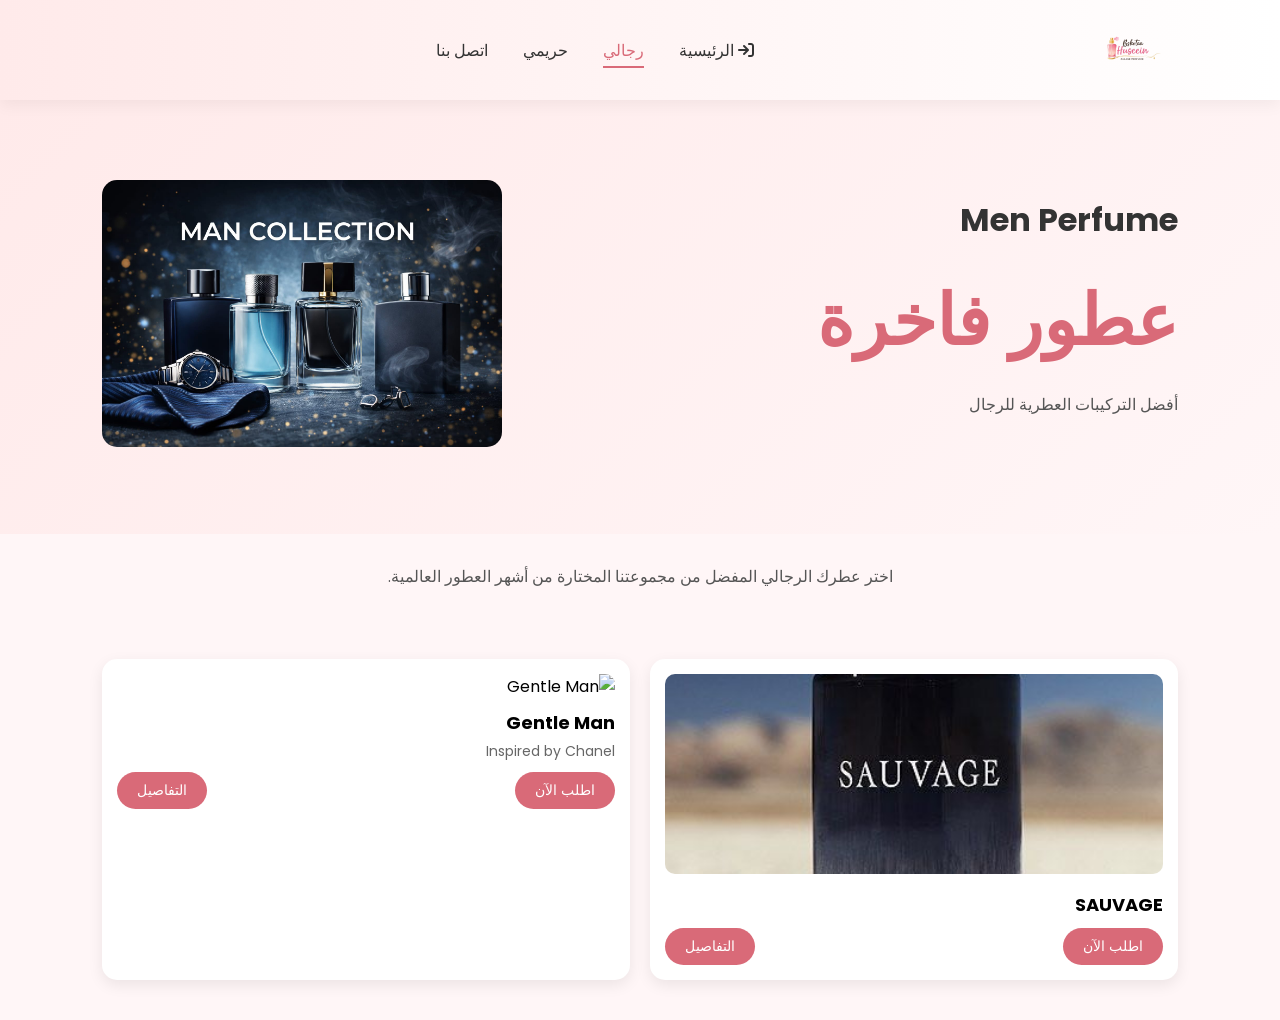
==== men.html @ 6a29129f "Add files via upload" ====
<!DOCTYPE html>
<html lang="ar" dir="rtl">
<head>
<meta charset="UTF-8">
<meta name="viewport" content="width=device-width, initial-scale=1.0">
<title>منتجات رجالي - Perfume Store</title>

<!-- Google Fonts -->
<link href="https://fonts.googleapis.com/css2?family=Pacifico&family=Poppins:wght@300;400;500;600&display=swap" rel="stylesheet">

<!-- Font Awesome -->
<link rel="stylesheet" href="https://cdnjs.cloudflare.com/ajax/libs/font-awesome/6.5.0/css/all.min.css">

<style>
* { margin:0; padding:0; box-sizing:border-box; font-family:'Poppins',sans-serif; }
body { background:#fff6f7; }

/* Navbar */
.navbar-new{ display:flex; align-items:center; justify-content:space-between; padding:20px 8%; background:linear-gradient(90deg,#ffeaea,#ffffff); position:sticky; top:0; z-index:1000; box-shadow:0 5px 15px rgba(0,0,0,0.05); transition:0.3s; }
.navbar-new:hover{ box-shadow:0 5px 20px rgba(0,0,0,0.15); }
.logo img{ height:60px; width:auto; display:block; }
.nav-links{ display:flex; gap:35px; font-weight:500; }
.nav-links a{ text-decoration:none; color:#333; position:relative; transition:0.3s; }
.nav-links a:hover, .nav-links a.active{ color:#d96a78; }
.nav-links a::after{ content:''; position:absolute; width:0%; height:2px; background:#d96a78; left:0; bottom:-5px; transition:0.3s; }
.nav-links a:hover::after, .nav-links a.active::after{ width:100%; }
.icons{ display:flex; gap:20px; font-size:18px; cursor:pointer; }
.menu-toggle{ display:none; font-size:28px; color:#d96a78; cursor:pointer; }

/* Mobile Navbar */
@media(max-width:768px){
.nav-links{ position:absolute; top:70px; right:0; background:white; flex-direction:column; width:220px; padding:25px; gap:20px; box-shadow:0 5px 20px rgba(0,0,0,0.1); transform:translateX(100%); transition:0.4s; border-radius:10px 0 0 10px; }
.nav-links.active{ transform:translateX(0); }
.menu-toggle{ display:block; }
}

/* Hero */
.hero-new{ display:flex; align-items:center; justify-content:space-between; padding:80px 8%; background:linear-gradient(135deg, #ffeaea, #fff6f7); flex-wrap:wrap; gap:30px; }
.hero-new .hero-text h2{ font-size:32px; color:#333; margin-bottom:10px; }
.hero-new .hero-text h1{ font-size:70px; font-family:'Pacifico',cursive; color:#d96a78; margin-bottom:15px; }
.hero-new .hero-text p{ font-size:16px; color:#555; margin-bottom:20px; }
.hero-new .hero-text .btn-shop{ background:#d96a78; color:white; border:none; padding:15px 40px; border-radius:30px; font-size:16px; cursor:pointer; transition:0.3s; }
.hero-new .hero-text .btn-shop:hover{ background:#c35664; }
.hero-new .hero-image img{ width:400px; max-width:100%; border-radius:15px; }

/* نص قبل المنتجات */
.products-text{ text-align:center; font-size:16px; margin:30px 0; color:#555; }

/* Products */
.products{ padding:40px 8%; }
.products-container{ display:grid; grid-template-columns:repeat(2,1fr); gap:20px; }
.product-card{ background:#fff; padding:15px; border-radius:15px; transition:0.3s; box-shadow:0 5px 15px rgba(0,0,0,0.08); }
.product-card:hover{ transform:translateY(-5px); }
.product-card img{ width:100%; height:200px; object-fit:cover; border-radius:10px; }
.product-card h3{ margin:10px 0 5px; font-size:18px; }
.product-card .inspired{ font-size:14px; color:#666; margin-bottom:10px; }
.card-buttons{ display:flex; justify-content:space-between; gap:10px; margin-top:10px; }
.order-btn, .details-btn{ background:#d96a78; color:white; padding:8px 20px; border-radius:25px; text-decoration:none; font-size:14px; transition:0.3s; display:inline-block; text-align:center; }
.order-btn:hover, .details-btn:hover{ background:#c35664; }

/* Popup Details */
.popup-overlay{ display:none; position:fixed; top:0; left:0; width:100%; height:100%; background:rgba(0,0,0,0.5); justify-content:center; align-items:center; z-index:10000; }
.popup-content{ background:white; padding:30px; border-radius:15px; width:90%; max-width:400px; text-align:center; position:relative; }
.popup-content img{ width:150px; border-radius:10px; margin-bottom:15px; }
.popup-content h3{ margin-bottom:10px; font-size:20px; color:#d96a78; }
.popup-content p{ margin-bottom:8px; color:#555; font-weight:500; }
.close-btn{ position:absolute; top:10px; right:15px; font-size:22px; cursor:pointer; color:#d96a78; }

/* Mobile */
@media(max-width:768px){
.hero-new{ flex-direction:column; text-align:center; padding:40px 5%; }
.hero-new .hero-text h1{ font-size:50px; }
.hero-new .hero-text h2{ font-size:24px; }
.hero-new .hero-text p{ font-size:14px; }
.hero-new .hero-image img{ width:250px; margin-top:20px; }
.products-container{ grid-template-columns:1fr; }
.product-card img{ height:180px; }
}
</style>
</head>
<body>

<!-- Navbar -->
<header class="navbar-new">
  <div class="logo">
    <img src="logo-removebg-preview.jpg" alt="Logo">
  </div>
  <nav class="nav-links">
    <a href="index.html"><i class="fa-solid fa-arrow-right-to-bracket"></i> الرئيسية</a>
    <a class="active" href="men.html">رجالي</a>
    <a href="women.html">حريمي</a>
    <a href="contact.html">اتصل بنا</a>
  </nav>
  <div class="icons">   
  <i class="fa-solid fa-bars menu-toggle"></i>
</header>

<!-- Hero -->
<section class="hero-new">
  <div class="hero-text">
    <h2>Men Perfume</h2>
    <h1>عطور فاخرة</h1>
    <p>أفضل التركيبات العطرية للرجال</p>
  </div>
  <div class="hero-image">
    <img src="man1.jpeg" alt="Men Perfumes">
  </div>
</section>

<p class="products-text">اختر عطرك الرجالي المفضل من مجموعتنا المختارة من أشهر العطور العالمية.</p>

<!-- Products -->
<section class="products">
  <div class="products-container">
    <div class="product-card">
      <img src="perfuem1.jpeg" alt="Alpha Men">
      <h3>SAUVAGE</h3>
      <!-- <p class="inspired">Inspired by Dior</p> -->
      <div class="card-buttons">
        <a href="#" class="order-btn">اطلب الآن</a>
        <a href="#" class="details-btn" 
          data-name="Alpha Men"
          data-img="perfuem1.jpeg"
          data-high="تركيز عالي: 15 L.E/جرام"
          data-medium="تركيز متوسط: 10 L.E/جرام">التفاصيل</a>
      </div>
    </div>
    <div class="product-card">
      <img src="images/men2.jpg" alt="Gentle Man">
      <h3>Gentle Man</h3>
      <p class="inspired">Inspired by Chanel</p>
      <div class="card-buttons">
        <a href="#" class="order-btn">اطلب الآن</a>
        <a href="#" class="details-btn" 
          data-name="Gentle Man"
          data-img="images/men2.jpg"
          data-high="تركيز عالي: $60/جرام"
          data-medium="تركيز متوسط: $40/جرام">التفاصيل</a>
      </div>
    </div>
  </div>
</section>

<!-- Popup Details -->
<div id="product-popup" class="popup-overlay">
  <div class="popup-content">
    <span class="close-btn">&times;</span>
    <img id="popup-img" src="" alt="Perfume">
    <h3 id="popup-name"></h3>
    <p id="popup-high"></p>
    <p id="popup-medium"></p>
  </div>
</div>

<script>
// Menu toggle mobile
const menuToggle = document.querySelector('.menu-toggle');
const navLinks = document.querySelector('.nav-links');
menuToggle.addEventListener('click', () => { navLinks.classList.toggle('active'); });

// Popup details
const popup = document.getElementById('product-popup');
const popupImg = document.getElementById('popup-img');
const popupName = document.getElementById('popup-name');
const popupHigh = document.getElementById('popup-high');
const popupMedium = document.getElementById('popup-medium');
const closeBtn = document.querySelector('.close-btn');

document.querySelectorAll('.details-btn').forEach(btn => {
  btn.addEventListener('click', e => {
    e.preventDefault();
    popup.style.display = 'flex';
    popupImg.src = btn.dataset.img;
    popupName.textContent = btn.dataset.name;
    popupHigh.textContent = btn.dataset.high;
    popupMedium.textContent = btn.dataset.medium;
  });
});

closeBtn.addEventListener('click', () => { popup.style.display = 'none'; });
window.addEventListener('click', e => { if(e.target === popup) popup.style.display = 'none'; });
</script>

</body>
</html>
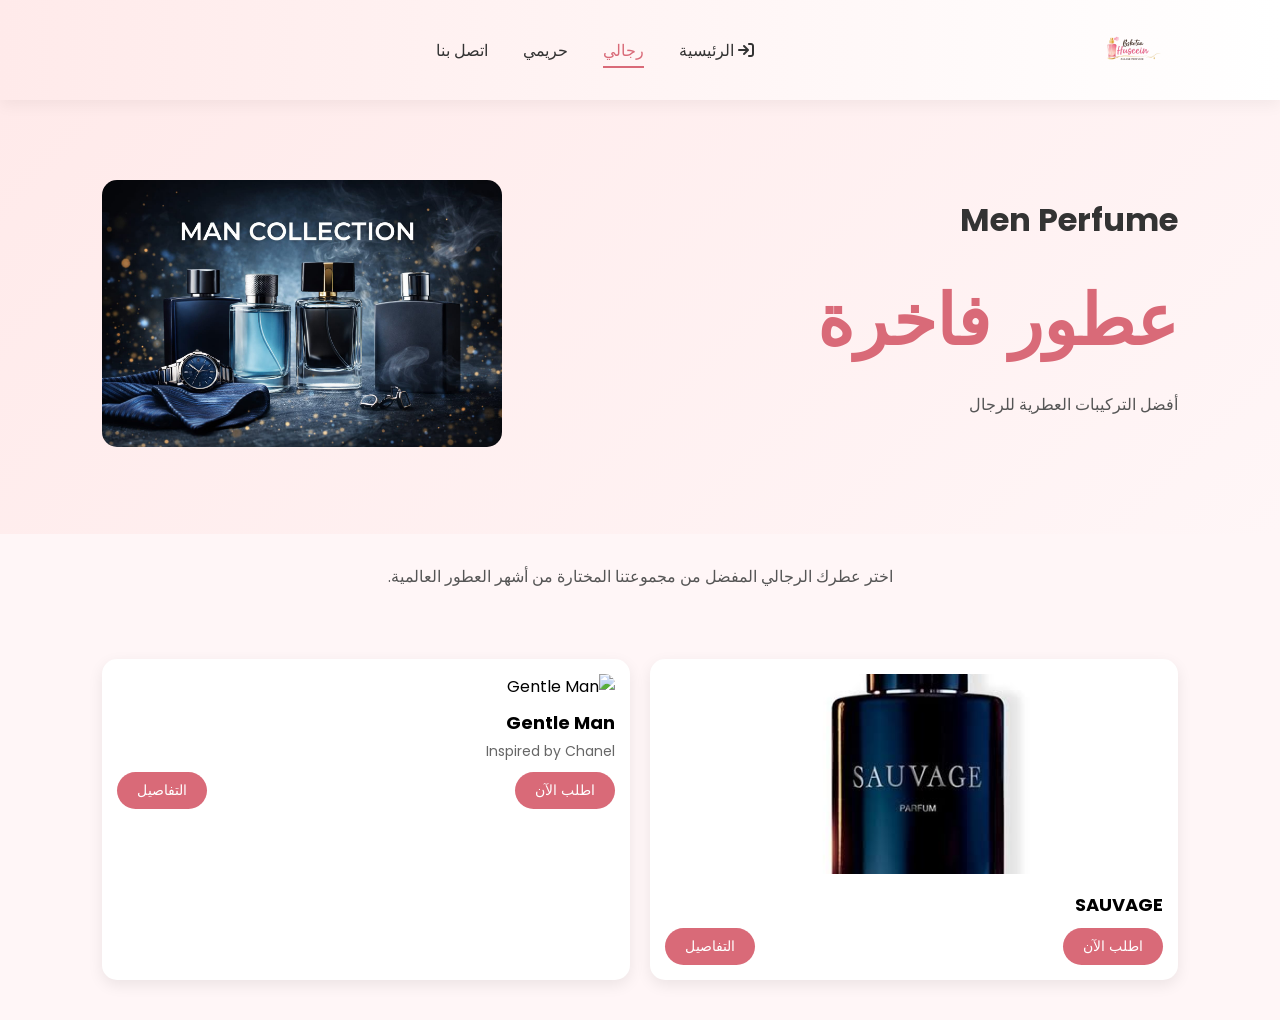
==== commit 3dba1eda: "Add files via upload" ====
--- a/men.html
+++ b/men.html
@@ -113,14 +113,14 @@
 <section class="products">
   <div class="products-container">
     <div class="product-card">
-      <img src="perfuem1.jpeg" alt="Alpha Men">
+      <img src="sauvage.jpeg" alt="Alpha Men">
       <h3>SAUVAGE</h3>
       <!-- <p class="inspired">Inspired by Dior</p> -->
       <div class="card-buttons">
         <a href="#" class="order-btn">اطلب الآن</a>
         <a href="#" class="details-btn" 
-          data-name="Alpha Men"
-          data-img="perfuem1.jpeg"
+          data-name="SAUVAGE"
+          data-img="sauvage.jpeg"
           data-high="تركيز عالي: 15 L.E/جرام"
           data-medium="تركيز متوسط: 10 L.E/جرام">التفاصيل</a>
       </div>
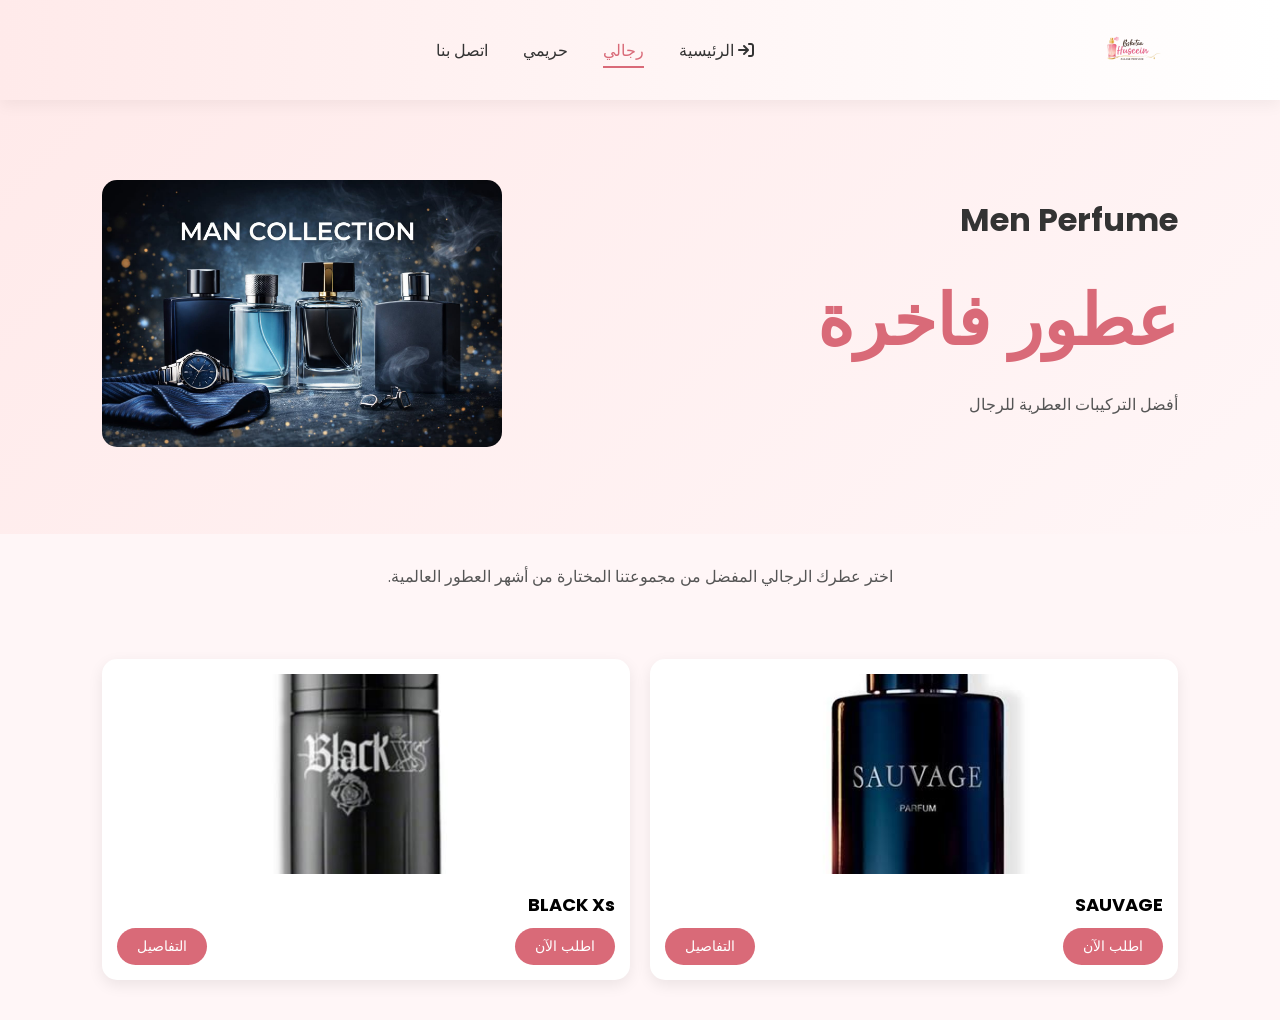
==== commit 0b4a8bda: "Add files via upload" ====
--- a/men.html
+++ b/men.html
@@ -125,17 +125,18 @@
           data-medium="تركيز متوسط: 10 L.E/جرام">التفاصيل</a>
       </div>
     </div>
+    <!-- proudect 2 -->
     <div class="product-card">
-      <img src="images/men2.jpg" alt="Gentle Man">
-      <h3>Gentle Man</h3>
-      <p class="inspired">Inspired by Chanel</p>
+      <img src="black-xss.jpeg" alt="Gentle Man">
+      <h3>BLACK Xs</h3>
+      <!-- <p class="inspired">Inspired by Chanel</p> -->
       <div class="card-buttons">
         <a href="#" class="order-btn">اطلب الآن</a>
         <a href="#" class="details-btn" 
-          data-name="Gentle Man"
-          data-img="images/men2.jpg"
-          data-high="تركيز عالي: $60/جرام"
-          data-medium="تركيز متوسط: $40/جرام">التفاصيل</a>
+          data-name="BLACK Xs"
+          data-img="black-xs.jpeg"
+          data-high="تركيز عالي: 15 L.E/جرام"
+          data-medium="تركيز متوسط: 10 L.E/جرام">التفاصيل</a>
       </div>
     </div>
   </div>
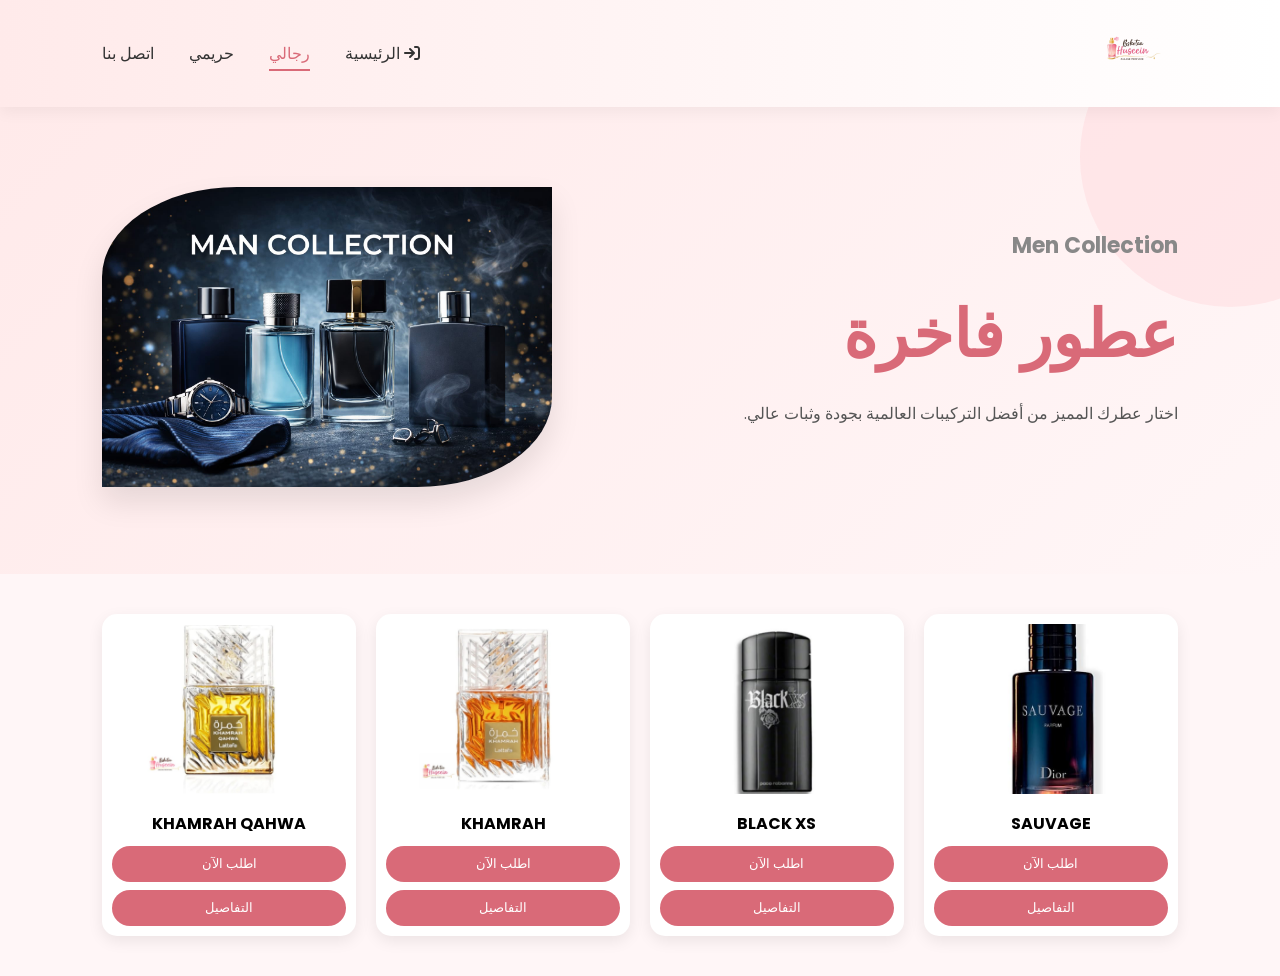
==== commit 699701dc: "Add files via upload" ====
--- a/men.html
+++ b/men.html
@@ -5,181 +5,351 @@
 <meta name="viewport" content="width=device-width, initial-scale=1.0">
 <title>منتجات رجالي - Perfume Store</title>
 
-<!-- Google Fonts -->
+<!-- Fonts -->
 <link href="https://fonts.googleapis.com/css2?family=Pacifico&family=Poppins:wght@300;400;500;600&display=swap" rel="stylesheet">
 
-<!-- Font Awesome -->
+<!-- Icons -->
 <link rel="stylesheet" href="https://cdnjs.cloudflare.com/ajax/libs/font-awesome/6.5.0/css/all.min.css">
 
 <style>
-* { margin:0; padding:0; box-sizing:border-box; font-family:'Poppins',sans-serif; }
-body { background:#fff6f7; }
+*{margin:0;padding:0;box-sizing:border-box;font-family:'Poppins',sans-serif;}
+body{background:#fff6f7;}
 
 /* Navbar */
-.navbar-new{ display:flex; align-items:center; justify-content:space-between; padding:20px 8%; background:linear-gradient(90deg,#ffeaea,#ffffff); position:sticky; top:0; z-index:1000; box-shadow:0 5px 15px rgba(0,0,0,0.05); transition:0.3s; }
-.navbar-new:hover{ box-shadow:0 5px 20px rgba(0,0,0,0.15); }
-.logo img{ height:60px; width:auto; display:block; }
-.nav-links{ display:flex; gap:35px; font-weight:500; }
-.nav-links a{ text-decoration:none; color:#333; position:relative; transition:0.3s; }
-.nav-links a:hover, .nav-links a.active{ color:#d96a78; }
-.nav-links a::after{ content:''; position:absolute; width:0%; height:2px; background:#d96a78; left:0; bottom:-5px; transition:0.3s; }
-.nav-links a:hover::after, .nav-links a.active::after{ width:100%; }
-.icons{ display:flex; gap:20px; font-size:18px; cursor:pointer; }
-.menu-toggle{ display:none; font-size:28px; color:#d96a78; cursor:pointer; }
+.navbar-new{
+display:flex;
+align-items:center;
+justify-content:space-between;
+padding:20px 8%;
+background:linear-gradient(90deg,#ffeaea,#ffffff);
+position:sticky;
+top:0;
+z-index:1000;
+box-shadow:0 5px 15px rgba(0,0,0,0.05);
+transition:0.3s;
+}
+.navbar-new:hover{
+box-shadow:0 5px 20px rgba(0,0,0,0.15);
+}
+.logo img{height:60px;}
+.nav-links{
+display:flex;
+gap:35px;
+font-weight:500;
+}
+.nav-links a{
+text-decoration:none;
+color:#333;
+position:relative;
+transition:0.3s;
+}
+.nav-links a:hover,
+.nav-links a.active{
+color:#d96a78;
+}
+.nav-links a::after{
+content:'';
+position:absolute;
+width:0%;
+height:2px;
+background:#d96a78;
+left:0;
+bottom:-5px;
+transition:0.3s;
+}
+.nav-links a:hover::after,
+.nav-links a.active::after{
+width:100%;
+}
+.menu-toggle{
+display:none;
+font-size:28px;
+color:#d96a78;
+cursor:pointer;
+}
 
 /* Mobile Navbar */
 @media(max-width:768px){
-.nav-links{ position:absolute; top:70px; right:0; background:white; flex-direction:column; width:220px; padding:25px; gap:20px; box-shadow:0 5px 20px rgba(0,0,0,0.1); transform:translateX(100%); transition:0.4s; border-radius:10px 0 0 10px; }
-.nav-links.active{ transform:translateX(0); }
-.menu-toggle{ display:block; }
+.nav-links{
+position:absolute;
+top:70px;
+right:0;
+background:white;
+flex-direction:column;
+width:220px;
+padding:25px;
+gap:20px;
+box-shadow:0 5px 20px rgba(0,0,0,0.1);
+transform:translateX(100%);
+transition:0.4s;
+border-radius:10px 0 0 10px;
+}
+.nav-links.active{transform:translateX(0);}
+.menu-toggle{display:block;}
 }
 
 /* Hero */
-.hero-new{ display:flex; align-items:center; justify-content:space-between; padding:80px 8%; background:linear-gradient(135deg, #ffeaea, #fff6f7); flex-wrap:wrap; gap:30px; }
-.hero-new .hero-text h2{ font-size:32px; color:#333; margin-bottom:10px; }
-.hero-new .hero-text h1{ font-size:70px; font-family:'Pacifico',cursive; color:#d96a78; margin-bottom:15px; }
-.hero-new .hero-text p{ font-size:16px; color:#555; margin-bottom:20px; }
-.hero-new .hero-text .btn-shop{ background:#d96a78; color:white; border:none; padding:15px 40px; border-radius:30px; font-size:16px; cursor:pointer; transition:0.3s; }
-.hero-new .hero-text .btn-shop:hover{ background:#c35664; }
-.hero-new .hero-image img{ width:400px; max-width:100%; border-radius:15px; }
-
-/* نص قبل المنتجات */
-.products-text{ text-align:center; font-size:16px; margin:30px 0; color:#555; }
+.hero-new{
+display:flex;
+align-items:center;
+justify-content:space-between;
+padding:80px 8%;
+background:linear-gradient(135deg,#ffeaea,#fff6f7);
+flex-wrap:wrap;
+position:relative;
+overflow:hidden;
+}
+.hero-new::before{
+content:"";
+position:absolute;
+width:300px;
+height:300px;
+background:#ffd1d8;
+border-radius:50%;
+top:-100px;
+right:-100px;
+opacity:0.4;
+}
+.hero-text{max-width:500px;z-index:2;}
+.hero-text h2{font-size:22px;color:#888;margin-bottom:10px;}
+.hero-text h1{font-size:65px;font-family:'Pacifico';color:#d96a78;margin-bottom:15px;}
+.hero-text p{color:#555;margin-bottom:25px;line-height:1.6;}
+
+/* Hero Image */
+.hero-image{
+position:relative;
+z-index:2;
+}
+.hero-image img{
+width:450px;
+max-width:100%;
+border-radius:30% 0 30% 0;
+box-shadow:0 15px 30px rgba(0,0,0,0.1);
+transition:0.5s;
+}
+.hero-image img:hover{
+transform:scale(1.05) rotate(-2deg);
+box-shadow:0 20px 40px rgba(0,0,0,0.15);
+}
 
 /* Products */
-.products{ padding:40px 8%; }
-.products-container{ display:grid; grid-template-columns:repeat(2,1fr); gap:20px; }
-.product-card{ background:#fff; padding:15px; border-radius:15px; transition:0.3s; box-shadow:0 5px 15px rgba(0,0,0,0.08); }
-.product-card:hover{ transform:translateY(-5px); }
-.product-card img{ width:100%; height:200px; object-fit:cover; border-radius:10px; }
-.product-card h3{ margin:10px 0 5px; font-size:18px; }
-.product-card .inspired{ font-size:14px; color:#666; margin-bottom:10px; }
-.card-buttons{ display:flex; justify-content:space-between; gap:10px; margin-top:10px; }
-.order-btn, .details-btn{ background:#d96a78; color:white; padding:8px 20px; border-radius:25px; text-decoration:none; font-size:14px; transition:0.3s; display:inline-block; text-align:center; }
-.order-btn:hover, .details-btn:hover{ background:#c35664; }
-
-/* Popup Details */
-.popup-overlay{ display:none; position:fixed; top:0; left:0; width:100%; height:100%; background:rgba(0,0,0,0.5); justify-content:center; align-items:center; z-index:10000; }
-.popup-content{ background:white; padding:30px; border-radius:15px; width:90%; max-width:400px; text-align:center; position:relative; }
-.popup-content img{ width:150px; border-radius:10px; margin-bottom:15px; }
-.popup-content h3{ margin-bottom:10px; font-size:20px; color:#d96a78; }
-.popup-content p{ margin-bottom:8px; color:#555; font-weight:500; }
-.close-btn{ position:absolute; top:10px; right:15px; font-size:22px; cursor:pointer; color:#d96a78; }
+.products{padding:40px 8%;}
+.products-container{
+display:grid;
+grid-template-columns:repeat(4,1fr);
+gap:20px;
+}
+.product-card{
+background:#fff;
+padding:10px;
+border-radius:15px;
+box-shadow:0 5px 15px rgba(0,0,0,0.08);
+transition:0.3s;
+text-align:center;
+}
+.product-card:hover{transform:translateY(-5px);}
+.product-card img{
+width:100%;
+height:170px;
+object-fit:cover;
+border-radius:10px;
+}
+.product-card h3{margin:10px 0;font-size:16px;}
+.card-buttons{
+display:flex;
+flex-direction:column;
+gap:8px;
+margin-top:10px;
+}
+.order-btn,.details-btn{
+background:#d96a78;
+color:white;
+padding:8px;
+border-radius:25px;
+text-decoration:none;
+font-size:13px;
+}
+
+/* Popup */
+.popup-overlay{
+display:none;
+position:fixed;
+top:0;left:0;
+width:100%;height:100%;
+background:rgba(0,0,0,0.5);
+justify-content:center;
+align-items:center;
+z-index:10000;
+}
+.popup-content{
+background:white;
+padding:25px;
+border-radius:15px;
+width:90%;
+max-width:350px;
+text-align:center;
+position:relative;
+}
+.popup-content img{
+width:120px;
+border-radius:10px;
+margin-bottom:10px;
+}
+.close-btn{
+position:absolute;
+top:10px;
+right:15px;
+font-size:22px;
+cursor:pointer;
+color:#d96a78;
+}
 
 /* Mobile */
 @media(max-width:768px){
-.hero-new{ flex-direction:column; text-align:center; padding:40px 5%; }
-.hero-new .hero-text h1{ font-size:50px; }
-.hero-new .hero-text h2{ font-size:24px; }
-.hero-new .hero-text p{ font-size:14px; }
-.hero-new .hero-image img{ width:250px; margin-top:20px; }
-.products-container{ grid-template-columns:1fr; }
-.product-card img{ height:180px; }
+.hero-new{
+flex-direction:column;
+text-align:center;
+padding:50px 5%;
+}
+.hero-text h1{font-size:45px;}
+.hero-image img{
+width:250px;
+margin-top:20px;
+border-radius:20% 0 20% 0;
+}
+.products-container{
+grid-template-columns:repeat(2,1fr);
+gap:12px;
+}
+.product-card img{height:140px;}
+.product-card h3{font-size:14px;}
 }
 </style>
 </head>
+
 <body>
 
 <!-- Navbar -->
 <header class="navbar-new">
-  <div class="logo">
-    <img src="logo-removebg-preview.jpg" alt="Logo">
-  </div>
-  <nav class="nav-links">
-    <a href="index.html"><i class="fa-solid fa-arrow-right-to-bracket"></i> الرئيسية</a>
-    <a class="active" href="men.html">رجالي</a>
-    <a href="women.html">حريمي</a>
-    <a href="contact.html">اتصل بنا</a>
-  </nav>
-  <div class="icons">   
-  <i class="fa-solid fa-bars menu-toggle"></i>
+<div class="logo">
+<img src="logo-removebg-preview.jpg">
+</div>
+<nav class="nav-links">
+<a href="index.html"><i class="fa-solid fa-arrow-right-to-bracket"></i> الرئيسية</a>
+<a class="active">رجالي</a>
+<a href="women.html">حريمي</a>
+<a href="contact.html">اتصل بنا</a>
+</nav>
+<i class="fa-solid fa-bars menu-toggle"></i>
 </header>
 
 <!-- Hero -->
 <section class="hero-new">
-  <div class="hero-text">
-    <h2>Men Perfume</h2>
-    <h1>عطور فاخرة</h1>
-    <p>أفضل التركيبات العطرية للرجال</p>
-  </div>
-  <div class="hero-image">
-    <img src="man1.jpeg" alt="Men Perfumes">
-  </div>
+<div class="hero-text">
+<h2>Men Collection</h2>
+<h1>عطور فاخرة</h1>
+<p>اختار عطرك المميز من أفضل التركيبات العالمية بجودة وثبات عالي.</p>
+</div>
+<div class="hero-image">
+<img src="man1.jpeg">
+</div>
 </section>
 
-<p class="products-text">اختر عطرك الرجالي المفضل من مجموعتنا المختارة من أشهر العطور العالمية.</p>
-
 <!-- Products -->
-<section class="products">
-  <div class="products-container">
-    <div class="product-card">
-      <img src="sauvage.jpeg" alt="Alpha Men">
-      <h3>SAUVAGE</h3>
-      <!-- <p class="inspired">Inspired by Dior</p> -->
-      <div class="card-buttons">
-        <a href="#" class="order-btn">اطلب الآن</a>
-        <a href="#" class="details-btn" 
-          data-name="SAUVAGE"
-          data-img="sauvage.jpeg"
-          data-high="تركيز عالي: 15 L.E/جرام"
-          data-medium="تركيز متوسط: 10 L.E/جرام">التفاصيل</a>
-      </div>
-    </div>
-    <!-- proudect 2 -->
-    <div class="product-card">
-      <img src="black-xss.jpeg" alt="Gentle Man">
-      <h3>BLACK Xs</h3>
-      <!-- <p class="inspired">Inspired by Chanel</p> -->
-      <div class="card-buttons">
-        <a href="#" class="order-btn">اطلب الآن</a>
-        <a href="#" class="details-btn" 
-          data-name="BLACK Xs"
-          data-img="black-xs.jpeg"
-          data-high="تركيز عالي: 15 L.E/جرام"
-          data-medium="تركيز متوسط: 10 L.E/جرام">التفاصيل</a>
-      </div>
-    </div>
-  </div>
+<section class="products" id="products">
+<div class="products-container">
+
+<div class="product-card">
+<img src="sauvage.jpeg">
+<h3>SAUVAGE</h3>
+<div class="card-buttons">
+<a href="https://wa.me/201205232385?text=طلب SAUVAGE" class="order-btn">اطلب الآن</a>
+<a href="#" class="details-btn"
+data-name="SAUVAGE"
+data-img="sauvage.jpeg"
+data-high="تركيز عالي: 15 L.E/جرام"
+data-medium="تركيز متوسط: 10 L.E/جرام">التفاصيل</a>
+</div>
+</div>
+
+<div class="product-card">
+<img src="black-xss.jpeg">
+<h3>BLACK XS</h3>
+<div class="card-buttons">
+<a href="https://wa.me/201205232385?text=طلب BLACK XS" class="order-btn">اطلب الآن</a>
+<a href="#" class="details-btn"
+data-name="BLACK XS"
+data-img="black-xss.jpeg"
+data-high="تركيز عالي: 15 L.E/جرام"
+data-medium="تركيز متوسط: 10 L.E/جرام">التفاصيل</a>
+</div>
+</div>
+
+<div class="product-card">
+<img src="khamrah1.jpeg">
+<h3>KHAMRAH</h3>
+<div class="card-buttons">
+<a href="https://wa.me/201205232385?text=طلب KHAMRAH" class="order-btn">اطلب الآن</a>
+<a href="#" class="details-btn"
+data-name="KHAMRAH"
+data-img="khamrah1.jpeg"
+data-high="تركيز عالي: 15 L.E/جرام">التفاصيل</a>
+</div>
+</div>
+
+<div class="product-card">
+<img src="khamrah-qahwa.jpeg">
+<h3>KHAMRAH QAHWA</h3>
+<div class="card-buttons">
+<a href="https://wa.me/201205232385?text=طلب KHAMRAH QAHWA" class="order-btn">اطلب الآن</a>
+<a href="#" class="details-btn"
+data-name="KHAMRAH QAHWA"
+data-img="khamrah-qahwa.jpeg"
+data-high="تركيز عالي: 15 L.E/جرام">التفاصيل</a>
+</div>
+</div>
+
+</div>
 </section>
 
-<!-- Popup Details -->
+<!-- Popup -->
 <div id="product-popup" class="popup-overlay">
-  <div class="popup-content">
-    <span class="close-btn">&times;</span>
-    <img id="popup-img" src="" alt="Perfume">
-    <h3 id="popup-name"></h3>
-    <p id="popup-high"></p>
-    <p id="popup-medium"></p>
-  </div>
+<div class="popup-content">
+<span class="close-btn">&times;</span>
+<img id="popup-img">
+<h3 id="popup-name"></h3>
+<p id="popup-high"></p>
+<p id="popup-medium"></p>
+</div>
 </div>
 
 <script>
-// Menu toggle mobile
-const menuToggle = document.querySelector('.menu-toggle');
-const navLinks = document.querySelector('.nav-links');
-menuToggle.addEventListener('click', () => { navLinks.classList.toggle('active'); });
-
-// Popup details
-const popup = document.getElementById('product-popup');
-const popupImg = document.getElementById('popup-img');
-const popupName = document.getElementById('popup-name');
-const popupHigh = document.getElementById('popup-high');
-const popupMedium = document.getElementById('popup-medium');
-const closeBtn = document.querySelector('.close-btn');
-
-document.querySelectorAll('.details-btn').forEach(btn => {
-  btn.addEventListener('click', e => {
-    e.preventDefault();
-    popup.style.display = 'flex';
-    popupImg.src = btn.dataset.img;
-    popupName.textContent = btn.dataset.name;
-    popupHigh.textContent = btn.dataset.high;
-    popupMedium.textContent = btn.dataset.medium;
-  });
+// menu
+const menuToggle=document.querySelector('.menu-toggle');
+const navLinks=document.querySelector('.nav-links');
+menuToggle.onclick=()=>navLinks.classList.toggle('active');
+
+// popup
+const popup=document.getElementById('product-popup');
+const popupImg=document.getElementById('popup-img');
+const popupName=document.getElementById('popup-name');
+const popupHigh=document.getElementById('popup-high');
+const popupMedium=document.getElementById('popup-medium');
+const closeBtn=document.querySelector('.close-btn');
+
+document.querySelectorAll('.details-btn').forEach(btn=>{
+btn.onclick=(e)=>{
+e.preventDefault();
+popup.style.display='flex';
+popupImg.src=btn.dataset.img;
+popupName.textContent=btn.dataset.name;
+popupHigh.textContent=btn.dataset.high;
+popupMedium.textContent=btn.dataset.medium || '';
+};
 });
 
-closeBtn.addEventListener('click', () => { popup.style.display = 'none'; });
-window.addEventListener('click', e => { if(e.target === popup) popup.style.display = 'none'; });
+closeBtn.onclick=()=>popup.style.display='none';
+window.onclick=(e)=>{if(e.target===popup) popup.style.display='none';}
 </script>
 
 </body>
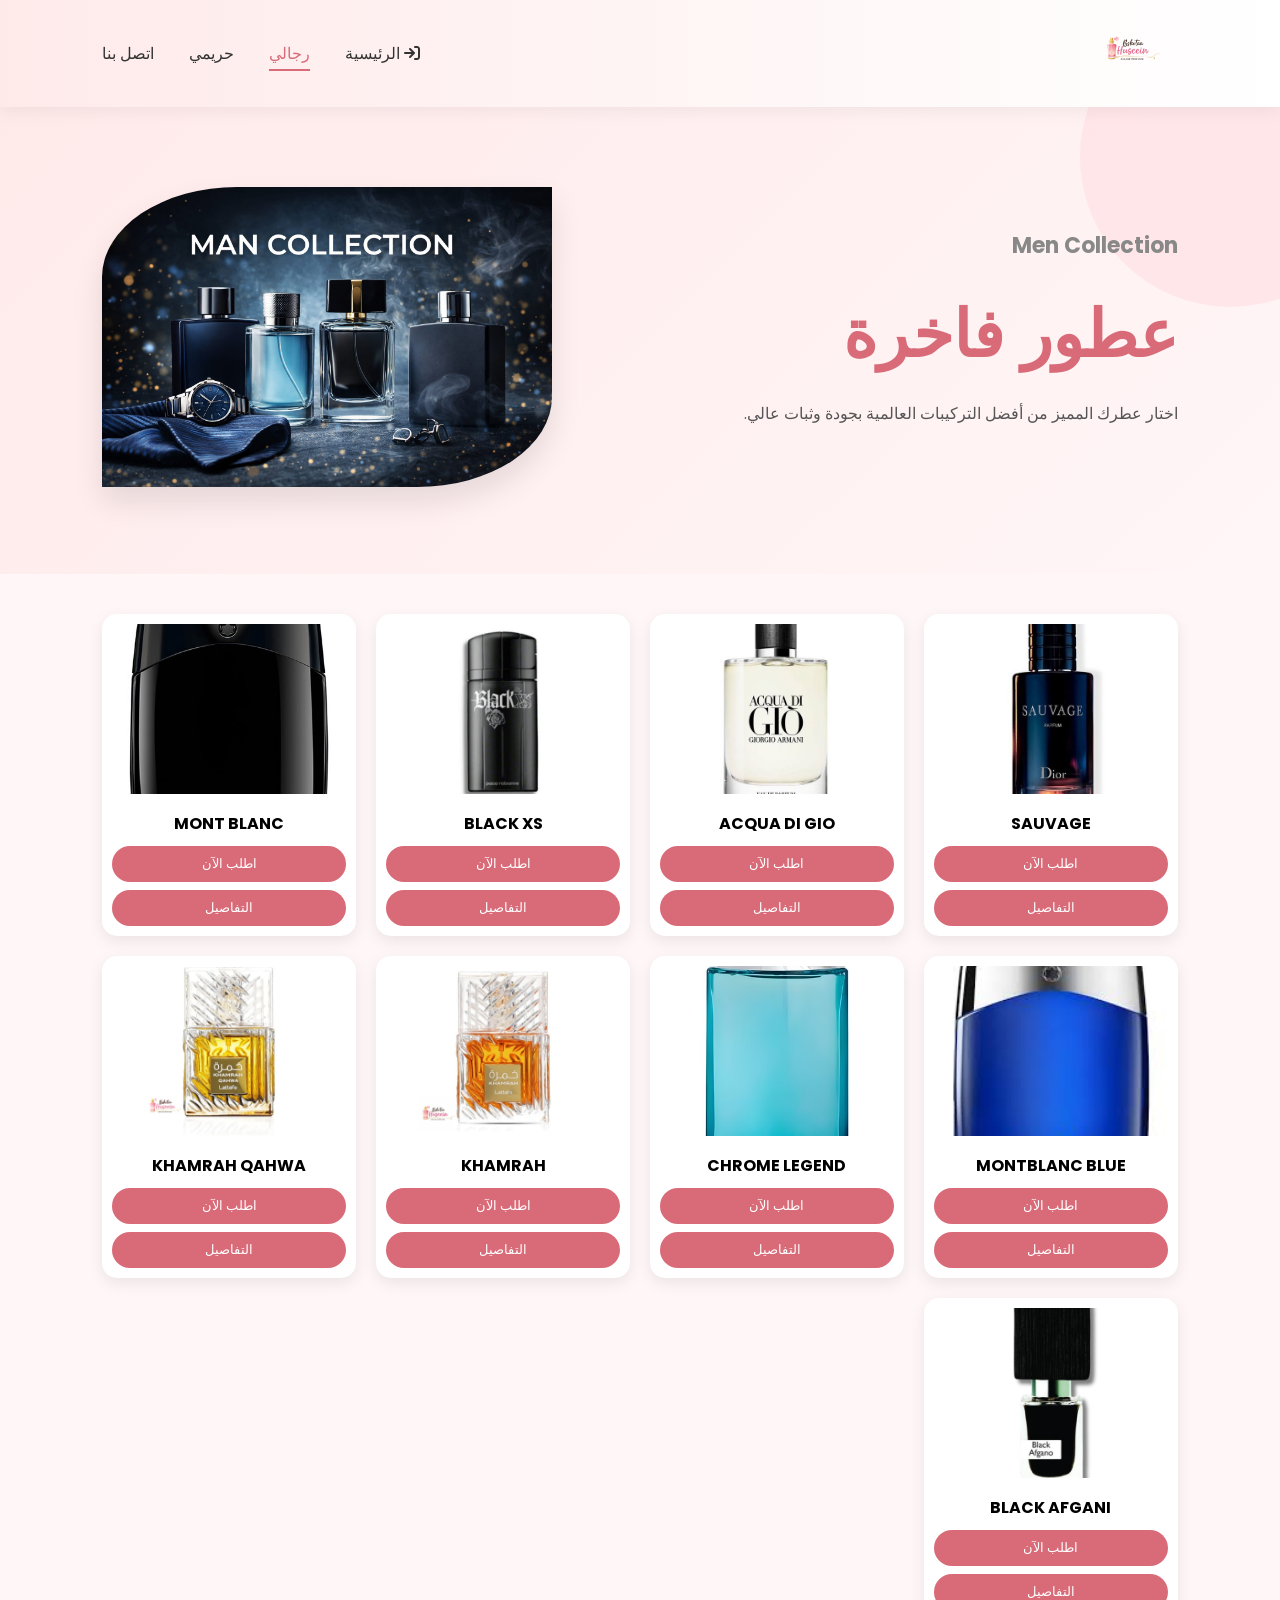
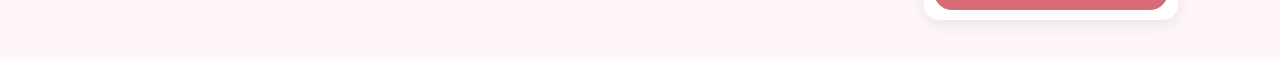
==== commit d4eb2032: "Add files via upload" ====
--- a/men.html
+++ b/men.html
@@ -232,7 +232,7 @@
 <!-- Navbar -->
 <header class="navbar-new">
 <div class="logo">
-<img src="logo-removebg-preview.jpg">
+<img src="logo-removebg-preview.jpg" alt="Logo">
 </div>
 <nav class="nav-links">
 <a href="index.html"><i class="fa-solid fa-arrow-right-to-bracket"></i> الرئيسية</a>
@@ -251,7 +251,7 @@
 <p>اختار عطرك المميز من أفضل التركيبات العالمية بجودة وثبات عالي.</p>
 </div>
 <div class="hero-image">
-<img src="man1.jpeg">
+<img src="man1.jpeg" alt="Hero Image">
 </div>
 </section>
 
@@ -259,8 +259,9 @@
 <section class="products" id="products">
 <div class="products-container">
 
-<div class="product-card">
-<img src="sauvage.jpeg">
+<!-- Product Card Template -->
+<div class="product-card">
+<img src="sauvage.jpeg" alt="SAUVAGE">
 <h3>SAUVAGE</h3>
 <div class="card-buttons">
 <a href="https://wa.me/201205232385?text=طلب SAUVAGE" class="order-btn">اطلب الآن</a>
@@ -273,7 +274,20 @@
 </div>
 
 <div class="product-card">
-<img src="black-xss.jpeg">
+<img src="ACQUA.jpeg" alt="BLACK XS">
+<h3>ACQUA DI GIO</h3>
+<div class="card-buttons">
+<a href="https://wa.me/201205232385?text=طلب BLACK XS" class="order-btn">اطلب الآن</a>
+<a href="#" class="details-btn"
+data-name="ACQUA DI GIO"
+data-img="ACQUA.jpeg"
+data-high="تركيز عالي: 15 L.E/جرام"
+data-medium="تركيز متوسط: 10 L.E/جرام">التفاصيل</a>
+</div>
+</div>
+
+<div class="product-card">
+<img src="black-xss.jpeg" alt="BLACK XS">
 <h3>BLACK XS</h3>
 <div class="card-buttons">
 <a href="https://wa.me/201205232385?text=طلب BLACK XS" class="order-btn">اطلب الآن</a>
@@ -283,10 +297,54 @@
 data-high="تركيز عالي: 15 L.E/جرام"
 data-medium="تركيز متوسط: 10 L.E/جرام">التفاصيل</a>
 </div>
-</div>
-
-<div class="product-card">
-<img src="khamrah1.jpeg">
+</div> 
+
+
+<div class="product-card">
+<img src="MONTBLANC.jpeg" alt="MONT BLANC">
+<h3>MONT BLANC</h3>
+<div class="card-buttons">
+<a href="https://wa.me/201205232385?text=طلب MONT BLANC" class="order-btn">اطلب الآن</a>
+<a href="#" class="details-btn"
+data-name="MONT BLANC"
+data-img="MONTBLANC.jpeg"
+data-high="تركيز عالي: 15 L.E/جرام"
+data-medium="تركيز متوسط: 10 L.E/جرام">التفاصيل</a>
+</div>
+</div> 
+
+
+<div class="product-card">
+<img src="mont-blue.jpg" alt="BLACK XS">
+<h3>MONTBLANC BLUE</h3>
+<div class="card-buttons">
+<a href="https://wa.me/201205232385?text=طلب MONTBLANC BLUE" class="order-btn">اطلب الآن</a>
+<a href="#" class="details-btn"
+data-name="MONTBLANC BLUE"
+data-img="mont-blue.jpeg"
+data-high="تركيز عالي: 15 L.E/جرام"
+data-medium="تركيز متوسط: 10 L.E/جرام">التفاصيل</a>
+</div>
+</div> 
+
+
+<div class="product-card">
+<img src="chrome-legend.jpg" alt="BLACK XS">
+<h3>CHROME LEGEND</h3>
+<div class="card-buttons">
+<a href="https://wa.me/201205232385?text=طلب CHROME LEGEND" class="order-btn">اطلب الآن</a>
+<a href="#" class="details-btn"
+data-name="CHROME LEGEND"
+data-img="chrome-legend.jpg"
+data-high="تركيز عالي: 15 L.E/جرام"
+data-medium="تركيز متوسط: 10 L.E/جرام">التفاصيل</a>
+</div>
+</div> 
+
+
+
+<div class="product-card">
+<img src="khamrah1.jpeg" alt="KHAMRAH">
 <h3>KHAMRAH</h3>
 <div class="card-buttons">
 <a href="https://wa.me/201205232385?text=طلب KHAMRAH" class="order-btn">اطلب الآن</a>
@@ -298,7 +356,7 @@
 </div>
 
 <div class="product-card">
-<img src="khamrah-qahwa.jpeg">
+<img src="khamrah-qahwa.jpeg" alt="KHAMRAH QAHWA">
 <h3>KHAMRAH QAHWA</h3>
 <div class="card-buttons">
 <a href="https://wa.me/201205232385?text=طلب KHAMRAH QAHWA" class="order-btn">اطلب الآن</a>
@@ -306,6 +364,18 @@
 data-name="KHAMRAH QAHWA"
 data-img="khamrah-qahwa.jpeg"
 data-high="تركيز عالي: 15 L.E/جرام">التفاصيل</a>
+</div>
+</div>
+
+<div class="product-card">
+<img src="black.jpeg" alt="BLACK AFGANI">
+<h3>BLACK AFGANI</h3>
+<div class="card-buttons">
+<a href="https://wa.me/201205232385?text=طلب BLACK AFGANI" class="order-btn">اطلب الآن</a>
+<a href="#" class="details-btn"
+data-name="BLACK AFGANI"
+data-img="black.jpeg"
+data-high="تركيز عالي: 40 L.E/جرام">التفاصيل</a>
 </div>
 </div>
 
@@ -316,7 +386,7 @@
 <div id="product-popup" class="popup-overlay">
 <div class="popup-content">
 <span class="close-btn">&times;</span>
-<img id="popup-img">
+<img id="popup-img" alt="Product Image">
 <h3 id="popup-name"></h3>
 <p id="popup-high"></p>
 <p id="popup-medium"></p>
@@ -324,7 +394,7 @@
 </div>
 
 <script>
-// menu
+// menu toggle
 const menuToggle=document.querySelector('.menu-toggle');
 const navLinks=document.querySelector('.nav-links');
 menuToggle.onclick=()=>navLinks.classList.toggle('active');
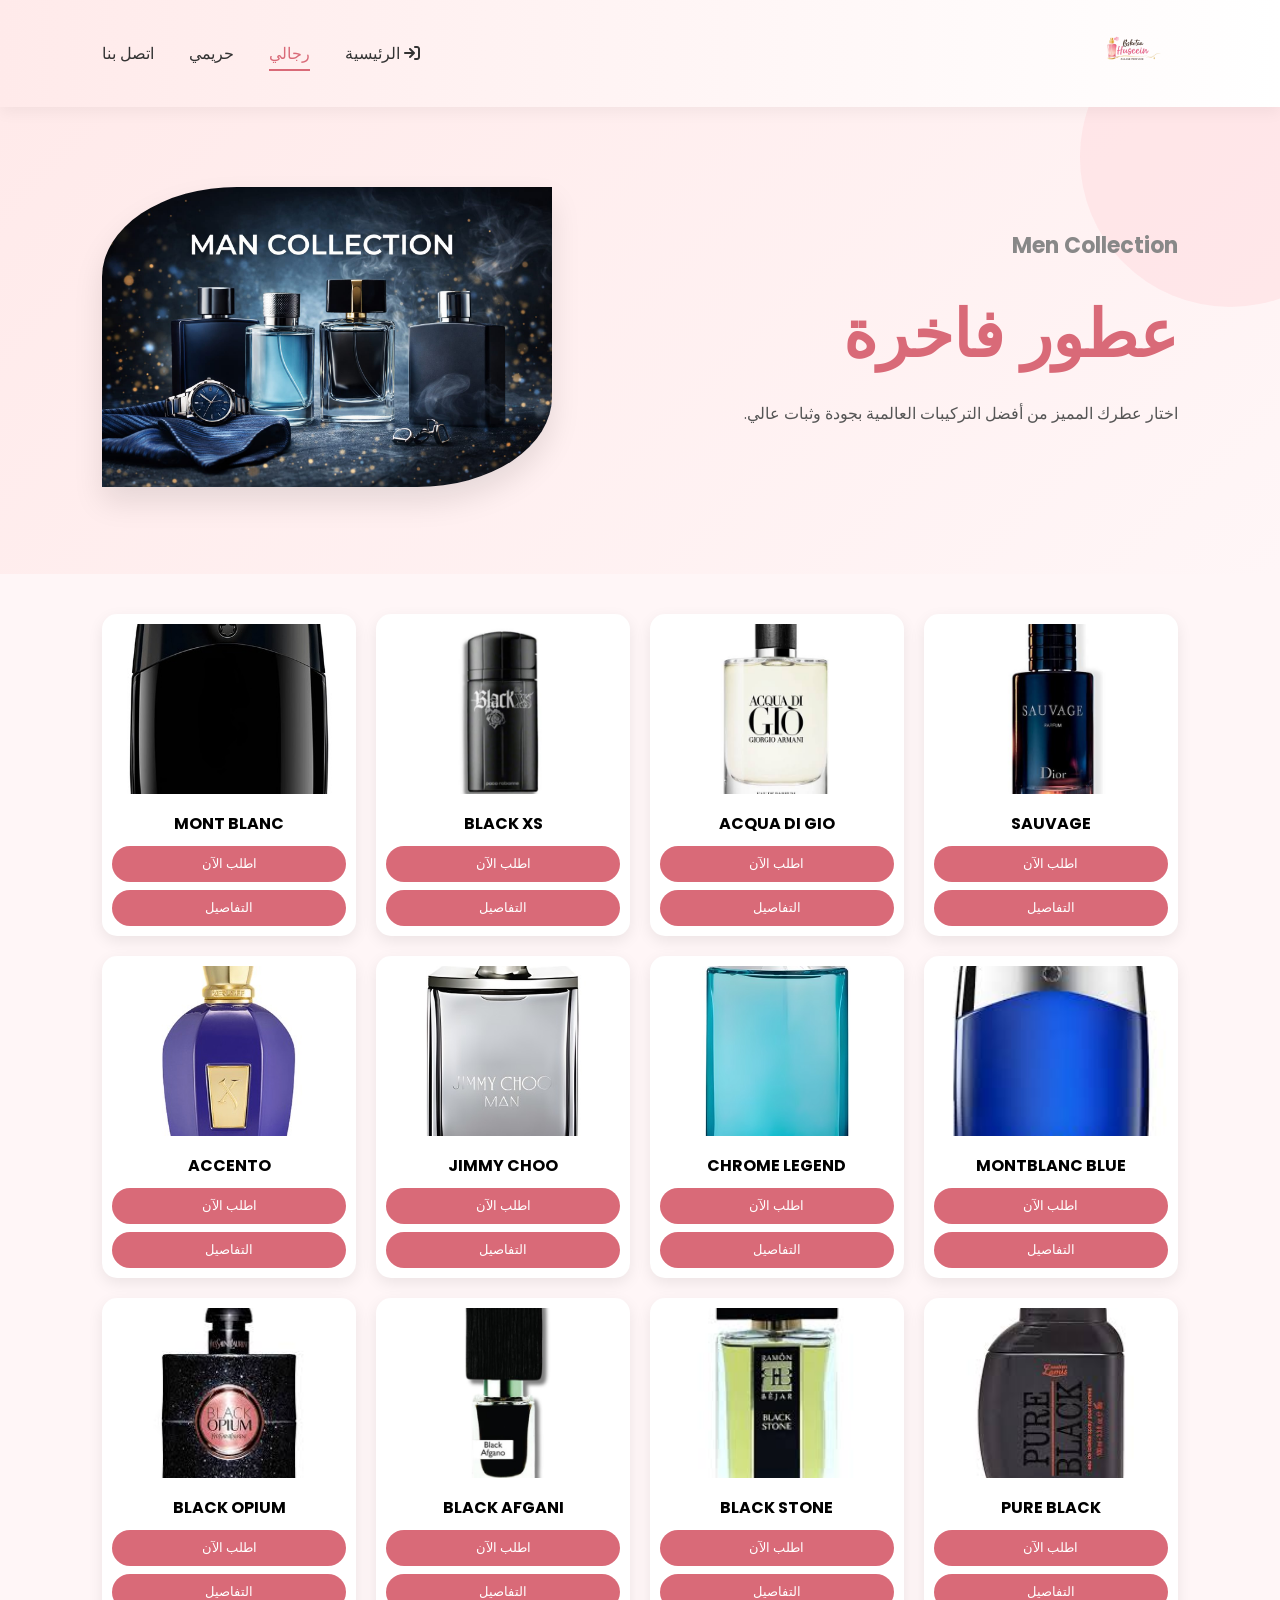
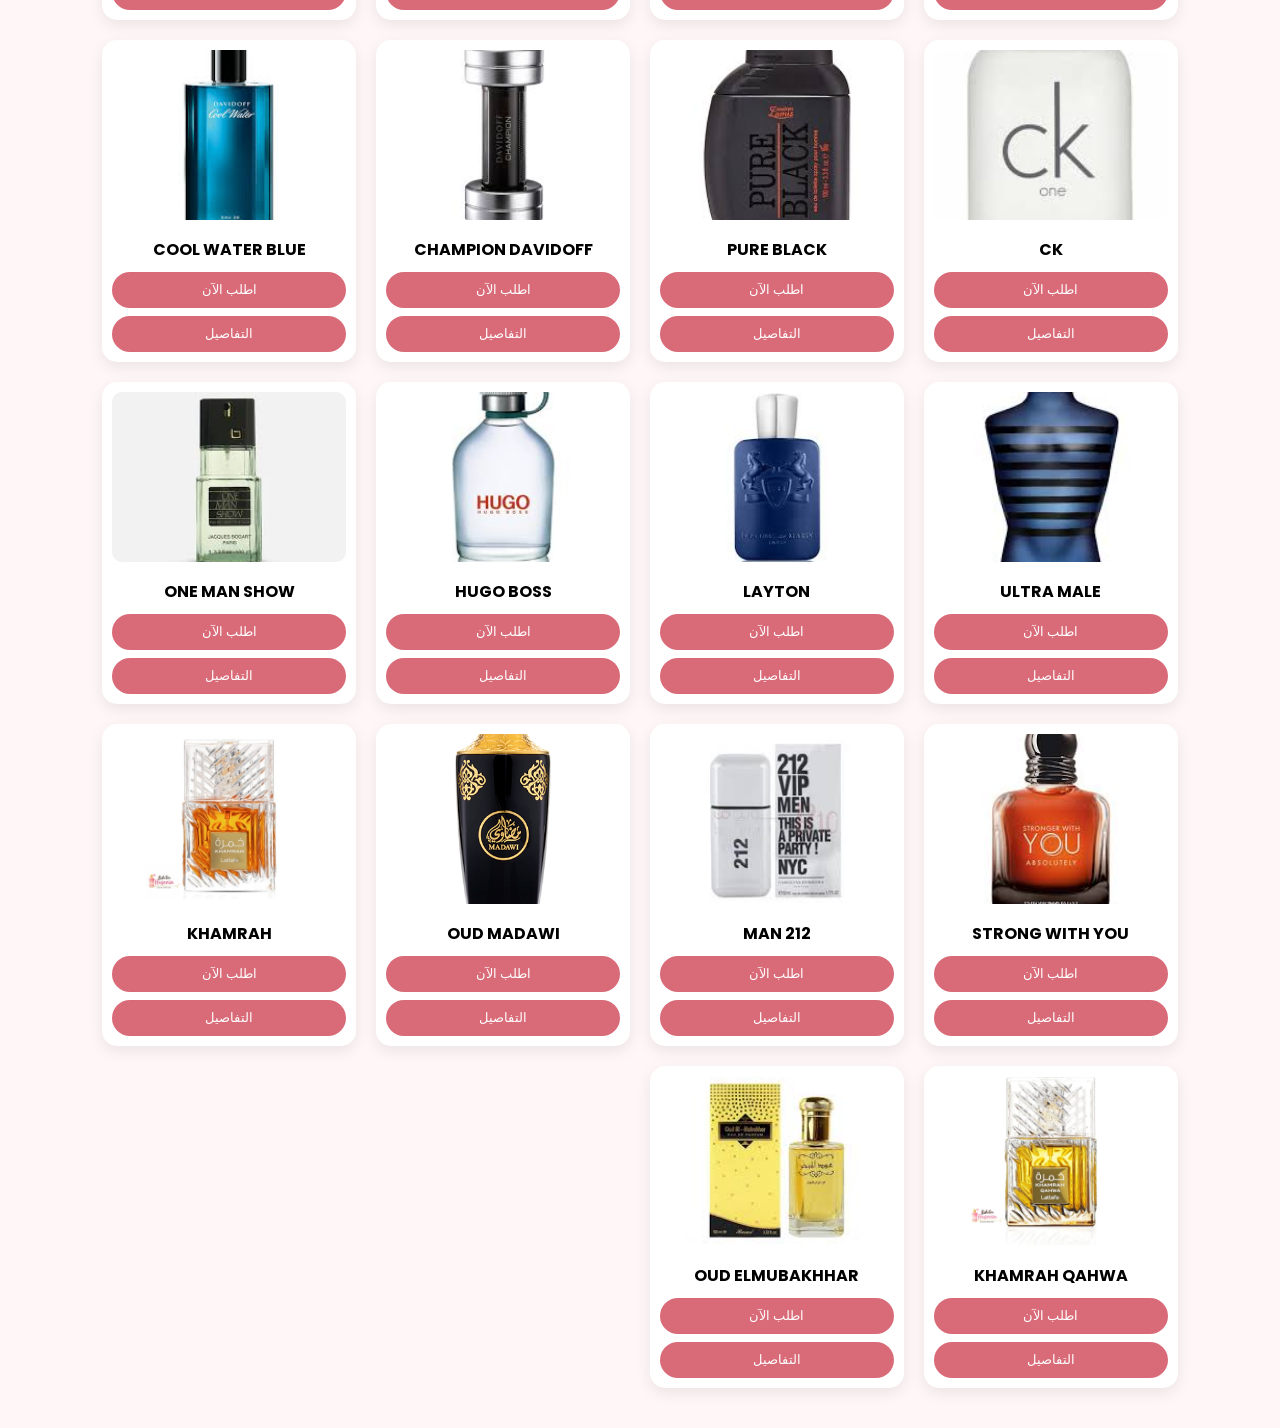
==== commit a72ba8d3: "Add files via upload" ====
--- a/men.html
+++ b/men.html
@@ -341,6 +341,234 @@
 </div>
 </div> 
 
+<div class="product-card">
+<img src="jimmy-choo.jpg" alt="BLACK XS">
+<h3>JIMMY CHOO</h3>
+<div class="card-buttons">
+<a href="https://wa.me/201205232385?text=طلب JIMMY CHOO" class="order-btn">اطلب الآن</a>
+<a href="#" class="details-btn"
+data-name="JIMMY CHOO"
+data-img="jimmy-choo.jpg"
+data-high="تركيز عالي: 12 L.E/جرام"
+data-medium="تركيز متوسط: 10 L.E/جرام">التفاصيل</a>
+</div>
+</div> 
+
+
+<div class="product-card">
+<img src="accento.jpg" alt="BLACK XS">
+<h3>ACCENTO</h3>
+<div class="card-buttons">
+<a href="https://wa.me/201205232385?text=طلب ACCENTO" class="order-btn">اطلب الآن</a>
+<a href="#" class="details-btn"
+data-name="ACCENTO"
+data-img="accento.jpg"
+data-high="تركيز عالي: 20 L.E/جرام">التفاصيل</a>
+</div>
+</div> 
+
+
+<div class="product-card">
+<img src="pure-black.jpg" alt="BLACK XS">
+<h3>PURE BLACK</h3>
+<div class="card-buttons">
+<a href="https://wa.me/201205232385?text=طلب PURE BLACK" class="order-btn">اطلب الآن</a>
+<a href="#" class="details-btn"
+data-name="PURE BLACK"
+data-img="pure-black.jpg"
+data-high="تركيز عالي: 10 L.E/جرام"
+data-medium="تركيز متوسط: 5 L.E/جرام">التفاصيل</a>
+</div>
+</div> 
+
+
+<div class="product-card">
+<img src="black-stone.jpg" alt="BLACK XS">
+<h3>BLACK STONE</h3>
+<div class="card-buttons">
+<a href="https://wa.me/201205232385?text=طلب JIMMY CHOO" class="order-btn">اطلب الآن</a>
+<a href="#" class="details-btn"
+data-name="BLACK STONE"
+data-img="black-stone.jpg"
+data-high="تركيز عالي: 15 L.E/جرام">التفاصيل</a>
+</div>
+</div> 
+
+<div class="product-card">
+<img src="black.jpeg" alt="BLACK AFGANI">
+<h3>BLACK AFGANI</h3>
+<div class="card-buttons">
+<a href="https://wa.me/201205232385?text=طلب BLACK AFGANI" class="order-btn">اطلب الآن</a>
+<a href="#" class="details-btn"
+data-name="BLACK AFGANI"
+data-img="black.jpeg"
+data-high="تركيز عالي: 20 L.E/جرام"
+data-medium="تركيز متوسط: 10 L.E/جرام">التفاصيل</a>
+</div>
+</div>
+
+
+<div class="product-card">
+<img src="black-opium.jpg" alt="BLACK XS">
+<h3>BLACK OPIUM</h3>
+<div class="card-buttons">
+<a href="https://wa.me/201205232385?text=طلب BLACK OPIUM" class="order-btn">اطلب الآن</a>
+<a href="#" class="details-btn"
+data-name="BLACK OPIUM"
+data-img="black-opium.jpg"
+data-high="تركيز عالي: 10 L.E/جرام">التفاصيل</a>
+</div>
+</div>
+
+
+
+
+<div class="product-card">
+<img src="CK.jpg" alt="BLACK XS">
+<h3>CK</h3>
+<div class="card-buttons">
+<a href="https://wa.me/201205232385?text=طلب CK" class="order-btn">اطلب الآن</a>
+<a href="#" class="details-btn"
+data-name="CK"
+data-img="CK.jpg"
+data-high="تركيز عالي: 10 L.E/جرام">التفاصيل</a>
+</div>
+</div>
+
+
+<div class="product-card">
+<img src="pure-black.jpg" alt="BLACK XS">
+<h3>PURE BLACK</h3>
+<div class="card-buttons">
+<a href="https://wa.me/201205232385?text=طلب PURE BLACK" class="order-btn">اطلب الآن</a>
+<a href="#" class="details-btn"
+data-name="PURE BLACK"
+data-img="pure-black.jpg"
+data-high="تركيز عالي: 10 L.E/جرام"
+data-medium="تركيز متوسط: 5 L.E/جرام">التفاصيل</a>
+</div>
+</div>
+
+<div class="product-card">
+<img src="chanpion-davidoff.jpg" alt="BLACK XS">
+<h3>CHAMPION DAVIDOFF</h3>
+<div class="card-buttons">
+<a href="https://wa.me/201205232385?text=طلب CHAMPION DAVIDOFF" class="order-btn">اطلب الآن</a>
+<a href="#" class="details-btn"
+data-name="CHAMPION DAVIDOFF"
+data-img="chanpion-davidoff.jpg"
+data-high="تركيز عالي: 10 L.E/جرام"
+data-medium="تركيز متوسط: 7 L.E/جرام">التفاصيل</a>
+</div>
+</div> 
+
+
+<div class="product-card">
+<img src="cool-water.jpg" alt="BLACK XS">
+<h3>COOL WATER BLUE</h3>
+<div class="card-buttons">
+<a href="https://wa.me/201205232385?text=طلب COOL WATER BLUE" class="order-btn">اطلب الآن</a>
+<a href="#" class="details-btn"
+data-name="COOL WATER BLUE"
+data-img="cool-water.jpg"
+data-high="تركيز عالي: 10 L.E/جرام">التفاصيل</a>
+</div>
+</div> 
+
+
+
+<div class="product-card">
+<img src="ultra-male.jpg" alt="BLACK XS">
+<h3>ULTRA MALE</h3>
+<div class="card-buttons">
+<a href="https://wa.me/201205232385?text=طلب ULTRA MALE" class="order-btn">اطلب الآن</a>
+<a href="#" class="details-btn"
+data-name="ULTRA MALE"
+data-img="ultra-male.jpg"
+data-high="تركيز عالي: 13 L.E/جرام">التفاصيل</a>
+</div>
+</div> 
+
+<div class="product-card">
+<img src="layton.jpg" alt="BLACK XS">
+<h3>LAYTON</h3>
+<div class="card-buttons">
+<a href="https://wa.me/201205232385?text=طلب PERFUME LAYTON" class="order-btn">اطلب الآن</a>
+<a href="#" class="details-btn"
+data-name="LAYTON"
+data-img="layton.jpg"
+data-high="تركيز عالي: 20 L.E/جرام">التفاصيل</a>
+</div>
+</div> 
+
+<div class="product-card">
+<img src="hugo-boss.jpg" alt="BLACK XS">
+<h3>HUGO BOSS</h3>
+<div class="card-buttons">
+<a href="https://wa.me/201205232385?text=طلب HUGO BOSS" class="order-btn">اطلب الآن</a>
+<a href="#" class="details-btn"
+data-name="HUGO BOSS"
+data-img="hugo-boss.jpg"
+data-high="تركيز عالي: 12 L.E/جرام"
+data-medium="تركيز متوسط: 7 L.E/جرام">التفاصيل</a>
+</div>
+</div> 
+
+
+<div class="product-card">
+<img src="one-man.jpg" alt="BLACK XS">
+<h3>ONE MAN SHOW</h3>
+<div class="card-buttons">
+<a href="https://wa.me/201205232385?text=طلب ONE MAN SHOW" class="order-btn">اطلب الآن</a>
+<a href="#" class="details-btn"
+data-name="ONE MAN SHOW"
+data-img="one-man.jpg"
+data-high="تركيز عالي: 10 L.E/جرام"
+data-medium="تركيز متوسط: 7 L.E/جرام">التفاصيل</a>
+</div>
+</div> 
+
+
+
+<div class="product-card">
+<img src="strong.jpg" alt="BLACK AFGANI">
+<h3>STRONG WITH YOU</h3>
+<div class="card-buttons">
+<a href="https://wa.me/201205232385?text=طلب STRONG WITH YOU" class="order-btn">اطلب الآن</a>
+<a href="#" class="details-btn"
+data-name="STRONG WITH YOU"
+data-img="strong.jpeg"
+data-high="تركيز عالي: 15 L.E/جرام"
+data-medium="تركيز متوسط: 10 L.E/جرام">التفاصيل</a>
+</div>
+</div>
+
+<div class="product-card">
+<img src="212m.jpg" alt="BLACK AFGANI">
+<h3>212 MAN</h3>
+<div class="card-buttons">
+<a href="https://wa.me/201205232385?text=طلب 212 MAN" class="order-btn">اطلب الآن</a>
+<a href="#" class="details-btn"
+data-name="212 MAN"
+data-img="212m.jpeg"
+data-high="تركيز عالي: 15 L.E/جرام"
+data-medium="تركيز متوسط: 10 L.E/جرام">التفاصيل</a>
+</div>
+</div>
+
+<div class="product-card">
+<img src="oud-madawi.jpg" alt="BLACK XS">
+<h3>OUD MADAWI</h3>
+<div class="card-buttons">
+<a href="https://wa.me/201205232385?text=طلب OUD MADAWI" class="order-btn">اطلب الآن</a>
+<a href="#" class="details-btn"
+data-name="OUD MADAWI"
+data-img="oud-madawi.jpg"
+data-high="تركيز عالي: 15 L.E/جرام"
+data-medium="تركيز متوسط: 5 L.E/جرام">التفاصيل</a>
+</div>
+</div> 
+
 
 
 <div class="product-card">
@@ -368,14 +596,14 @@
 </div>
 
 <div class="product-card">
-<img src="black.jpeg" alt="BLACK AFGANI">
-<h3>BLACK AFGANI</h3>
-<div class="card-buttons">
-<a href="https://wa.me/201205232385?text=طلب BLACK AFGANI" class="order-btn">اطلب الآن</a>
-<a href="#" class="details-btn"
-data-name="BLACK AFGANI"
-data-img="black.jpeg"
-data-high="تركيز عالي: 40 L.E/جرام">التفاصيل</a>
+<img src="oud-elmubakhhar.jpg" alt="KHAMRAH QAHWA">
+<h3>OUD ELMUBAKHHAR</h3>
+<div class="card-buttons">
+<a href="https://wa.me/201205232385?text=طلب OUD ELMUBAKHHAR" class="order-btn">اطلب الآن</a>
+<a href="#" class="details-btn"
+data-name="OUD ELMUBAKHHAR"
+data-img="oud-elmubakhhar.jpg"
+data-high="تركيز عالي: 15 L.E/جرام">التفاصيل</a>
 </div>
 </div>
 
